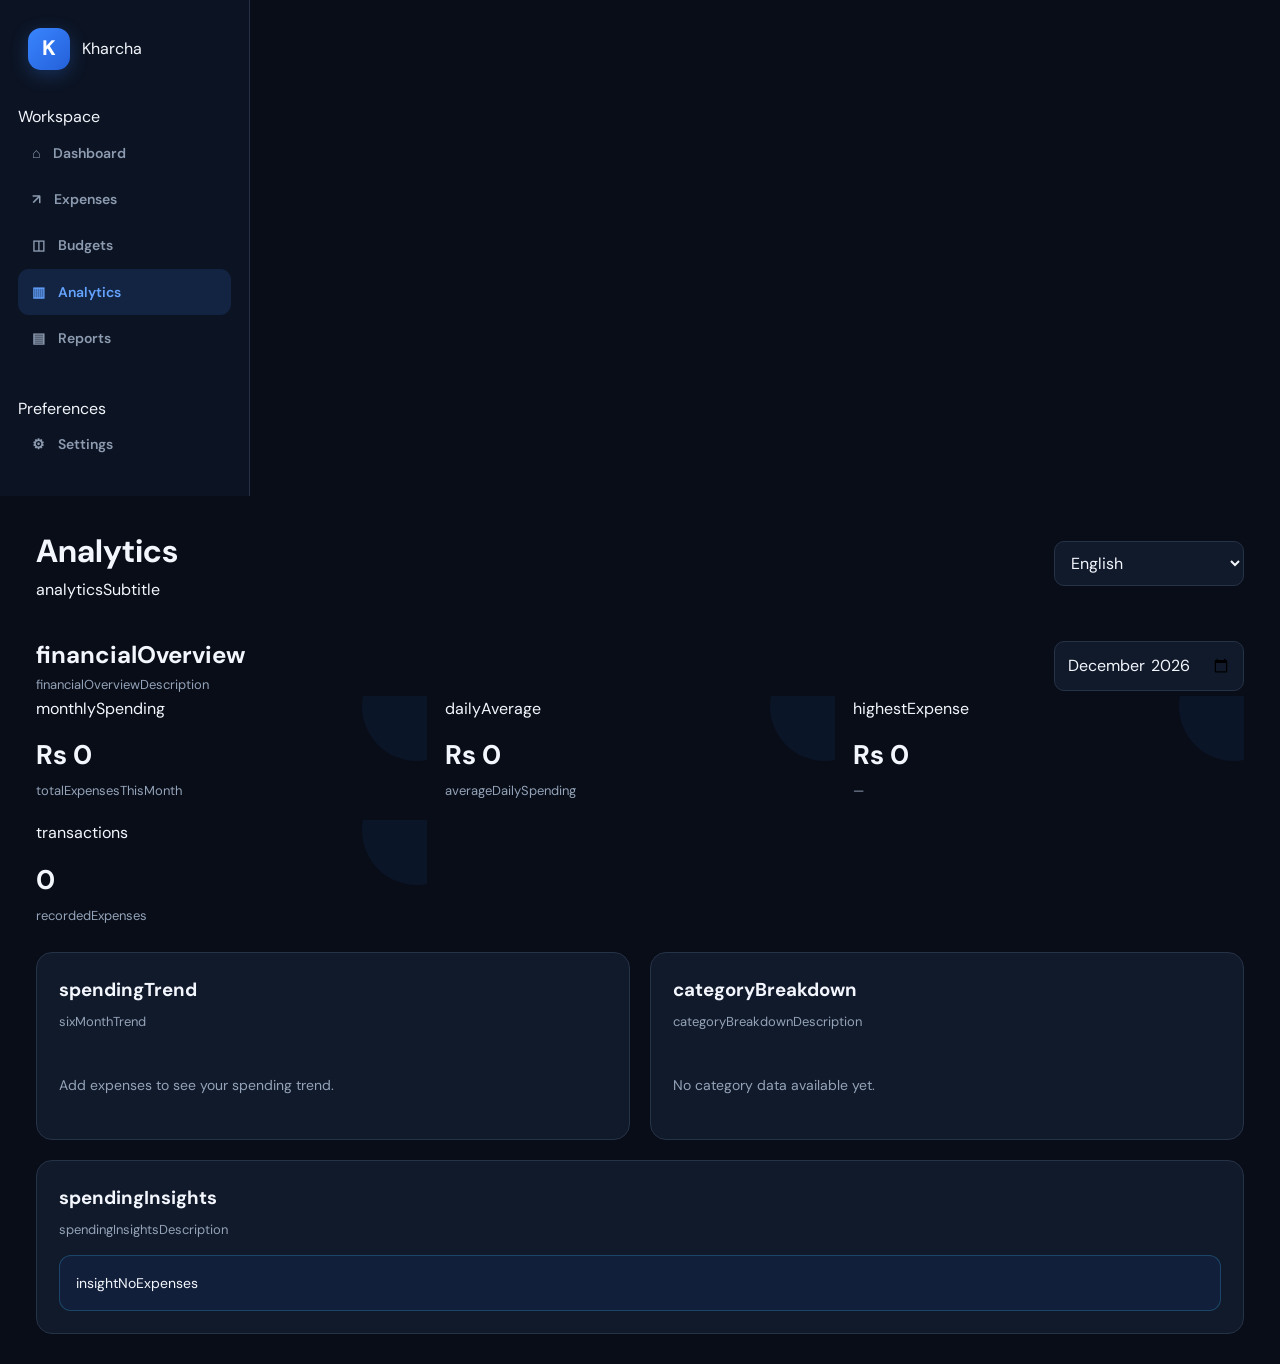
==== analytics.html @ e7a46250 "Create analytics.html" ====
<!DOCTYPE html>
<html lang="en">
<head>
  <meta charset="UTF-8">
  <meta name="viewport" content="width=device-width, initial-scale=1.0">
  <meta name="theme-color" content="#080d18">
  <meta name="description" content="Kharcha Analytics - Understand your spending habits and financial patterns.">
  <title>Analytics | Kharcha</title>
  <link rel="stylesheet" href="style.css">

  <style>
    .analytics-grid {
      display: grid;
      grid-template-columns: repeat(2, minmax(0, 1fr));
      gap: 20px;
      margin-top: 22px;
    }

    .analytics-card {
      background: var(--card-bg, #111a2b);
      border: 1px solid var(--border-color, #263247);
      border-radius: 16px;
      padding: 22px;
      min-width: 0;
    }

    .analytics-card h3 {
      margin: 0 0 7px;
    }

    .analytics-muted {
      color: var(--muted-text, #94a3b8);
      font-size: 13px;
    }

    .analytics-stat {
      font-size: 27px;
      font-weight: 700;
      margin: 12px 0 5px;
      overflow-wrap: anywhere;
    }

    .trend-list, .category-list {
      display: flex;
      flex-direction: column;
      gap: 17px;
      margin-top: 22px;
    }

    .trend-item, .category-item {
      display: flex;
      flex-direction: column;
      gap: 8px;
    }

    .trend-label, .category-label {
      display: flex;
      justify-content: space-between;
      gap: 12px;
      font-size: 13px;
    }

    .bar-track {
      height: 9px;
      width: 100%;
      background: rgba(148,163,184,.14);
      border-radius: 20px;
      overflow: hidden;
    }

    .bar-fill {
      height: 100%;
      border-radius: 20px;
      background: linear-gradient(90deg, #2563eb, #38bdf8);
      transition: width .3s ease;
    }

    .category-fill {
      background: linear-gradient(90deg, #6366f1, #38bdf8);
    }

    .insight-box {
      border: 1px solid rgba(56,189,248,.25);
      background: rgba(37,99,235,.08);
      border-radius: 12px;
      padding: 16px;
      margin-top: 14px;
      line-height: 1.6;
      font-size: 14px;
    }

    .analytics-empty {
      color: var(--muted-text, #94a3b8);
      padding: 20px 0;
      font-size: 14px;
    }

    .analytics-month {
      max-width: 190px;
      padding: 10px 12px;
      border-radius: 10px;
      border: 1px solid var(--border-color, #263247);
      background: var(--card-bg, #111a2b);
      color: inherit;
    }

    .analytics-wide {
      grid-column: 1 / -1;
    }

    .analytics-header-row {
      display: flex;
      justify-content: space-between;
      align-items: center;
      gap: 15px;
      flex-wrap: wrap;
    }

    @media (max-width: 760px) {
      .analytics-grid {
        grid-template-columns: 1fr;
      }

      .analytics-wide {
        grid-column: auto;
      }

      .analytics-card {
        padding: 17px;
      }
    }
  </style>
</head>

<body>
<div class="app-shell">

  <aside class="sidebar">
    <div class="brand">
      <div class="brand-logo">K</div>
      <span>Kharcha</span>
    </div>

    <div class="sidebar-section">
      <p class="sidebar-label" data-i18n="workspace">WORKSPACE</p>

      <a href="index.html" class="nav-link">
        <span>⌂</span>
        <span data-i18n="dashboard">Dashboard</span>
      </a>

      <a href="expenses.html" class="nav-link">
        <span>↗</span>
        <span data-i18n="expenses">Expenses</span>
      </a>

      <a href="budgets.html" class="nav-link">
        <span>◫</span>
        <span data-i18n="budgets">Budgets</span>
      </a>

      <a href="analytics.html" class="nav-link active">
        <span>▥</span>
        <span data-i18n="analytics">Analytics</span>
      </a>

      <a href="reports.html" class="nav-link">
        <span>▤</span>
        <span data-i18n="reports">Reports</span>
      </a>
    </div>

    <div class="sidebar-section">
      <p class="sidebar-label" data-i18n="preferences">PREFERENCES</p>

      <a href="settings.html" class="nav-link">
        <span>⚙</span>
        <span data-i18n="settings">Settings</span>
      </a>
    </div>
  </aside>

  <main class="main-content">

    <header class="topbar">
      <div>
        <h1 data-i18n="analytics">Analytics</h1>
        <p data-i18n="analyticsSubtitle">Understand where your money goes.</p>
      </div>

      <select id="languageSelect" class="analytics-month" aria-label="Language">
        <option value="en">English</option>
        <option value="ur">اردو</option>
        <option value="roman">Roman Urdu</option>
      </select>
    </header>

    <section class="page-content">

      <div class="analytics-header-row">
        <div>
          <h2 data-i18n="financialOverview">Financial Overview</h2>
          <p class="analytics-muted" data-i18n="financialOverviewDescription">
            A closer look at your monthly spending.
          </p>
        </div>

        <input type="month" id="analyticsMonth" class="analytics-month">
      </div>

      <div class="stats-grid">

        <div class="stat-card">
          <p data-i18n="monthlySpending">Monthly Spending</p>
          <h2 id="totalSpent" class="analytics-stat">0</h2>
          <p class="analytics-muted" data-i18n="totalExpensesThisMonth">
            Total expenses this month
          </p>
        </div>

        <div class="stat-card">
          <p data-i18n="dailyAverage">Daily Average</p>
          <h2 id="dailyAverage" class="analytics-stat">0</h2>
          <p class="analytics-muted" data-i18n="averageDailySpending">
            Average spending per day
          </p>
        </div>

        <div class="stat-card">
          <p data-i18n="highestExpense">Highest Expense</p>
          <h2 id="highestExpense" class="analytics-stat">0</h2>
          <p id="highestExpenseName" class="analytics-muted">—</p>
        </div>

        <div class="stat-card">
          <p data-i18n="transactions">Transactions</p>
          <h2 id="transactionCount" class="analytics-stat">0</h2>
          <p class="analytics-muted" data-i18n="recordedExpenses">
            Recorded expenses
          </p>
        </div>

      </div>

      <div class="analytics-grid">

        <div class="analytics-card">
          <h3 data-i18n="spendingTrend">Spending Trend</h3>
          <p class="analytics-muted" data-i18n="sixMonthTrend">
            Your spending over the last six months
          </p>
          <div id="trendChart" class="trend-list">
            <p class="analytics-empty">Loading...</p>
          </div>
        </div>

        <div class="analytics-card">
          <h3 data-i18n="categoryBreakdown">Category Breakdown</h3>
          <p class="analytics-muted" data-i18n="categoryBreakdownDescription">
            See which categories take the largest share.
          </p>
          <div id="categoryChart" class="category-list">
            <p class="analytics-empty">Loading...</p>
          </div>
        </div>

        <div class="analytics-card analytics-wide">
          <h3 data-i18n="spendingInsights">Spending Insights</h3>
          <p class="analytics-muted" data-i18n="spendingInsightsDescription">
            A quick summary of your financial activity.
          </p>

          <div id="insightsContainer">
            <div class="insight-box" data-i18n="insightLoading">
              Your insights will appear here.
            </div>
          </div>
        </div>

      </div>

    </section>
  </main>
</div>

<script src="app.js"></script>

<script>
document.addEventListener("DOMContentLoaded", () => {
  if (!window.Kharcha) {
    console.error("Kharcha app.js could not be loaded.");
    return;
  }

  const K = window.Kharcha;

  const monthInput = document.getElementById("analyticsMonth");
  const languageSelect = document.getElementById("languageSelect");

  const currentMonth = K.getCurrentMonth();
  monthInput.value = currentMonth;

  languageSelect.value = K.getLanguage();

  languageSelect.addEventListener("change", () => {
    K.setLanguage(languageSelect.value);
    renderAnalytics();
  });

  monthInput.addEventListener("change", renderAnalytics);

  function money(amount) {
    return K.formatCurrency(Number(amount) || 0);
  }

  function escapeHTML(value) {
    return String(value ?? "").replace(/[&<>"']/g, char => ({
      "&": "&amp;",
      "<": "&lt;",
      ">": "&gt;",
      '"': "&quot;",
      "'": "&#39;"
    })[char]);
  }

  function getMonthExpenses(month) {
    return K.getExpenses().filter(expense =>
      String(expense.date || "").slice(0, 7) === month
    );
  }

  function getMonthLabel(month) {
    const [year, monthNumber] = month.split("-").map(Number);
    const date = new Date(year, monthNumber - 1, 1);

    const language = K.getLanguage();

    if (language === "ur") {
      return date.toLocaleDateString("ur-PK", {
        month: "short",
        year: "numeric"
      });
    }

    return date.toLocaleDateString("en-GB", {
      month: "short",
      year: "numeric"
    });
  }

  function renderStats(expenses, month) {
    const total = expenses.reduce(
      (sum, expense) => sum + Number(expense.amount || 0), 0
    );

    const daysInMonth = new Date(
      Number(month.slice(0, 4)),
      Number(month.slice(5, 7)),
      0
    ).getDate();

    const daily = total / daysInMonth;

    const highest = expenses.reduce((max, expense) =>
      Number(expense.amount || 0) > Number(max?.amount || 0)
        ? expense
        : max, null
    );

    document.getElementById("totalSpent").textContent = money(total);
    document.getElementById("dailyAverage").textContent = money(daily);
    document.getElementById("transactionCount").textContent = expenses.length;

    document.getElementById("highestExpense").textContent =
      highest ? money(highest.amount) : money(0);

    document.getElementById("highestExpenseName").textContent =
      highest ? escapeHTML(highest.description || highest.category || "Expense") : "—";
  }

  function renderTrend(month) {
    const container = document.getElementById("trendChart");
    const [year, monthNumber] = month.split("-").map(Number);

    const months = [];

    for (let i = 5; i >= 0; i--) {
      const date = new Date(year, monthNumber - 1 - i, 1);
      const key = [
        date.getFullYear(),
        String(date.getMonth() + 1).padStart(2, "0")
      ].join("-");

      const total = getMonthExpenses(key).reduce(
        (sum, expense) => sum + Number(expense.amount || 0), 0
      );

      months.push({ key, total });
    }

    const max = Math.max(...months.map(item => item.total), 1);

    if (months.every(item => item.total === 0)) {
      container.innerHTML = `
        <p class="analytics-empty" data-i18n="noTrendData">
          Add expenses to see your spending trend.
        </p>`;
      return;
    }

    container.innerHTML = months.map(item => `
      <div class="trend-item">
        <div class="trend-label">
          <span>${escapeHTML(getMonthLabel(item.key))}</span>
          <strong>${money(item.total)}</strong>
        </div>
        <div class="bar-track">
          <div class="bar-fill" style="width:${(item.total / max) * 100}%"></div>
        </div>
      </div>
    `).join("");
  }

  function renderCategories(expenses) {
    const container = document.getElementById("categoryChart");

    const totals = {};

    expenses.forEach(expense => {
      const category = expense.category || "other";
      totals[category] = (totals[category] || 0) +
        Number(expense.amount || 0);
    });

    const entries = Object.entries(totals).sort((a, b) => b[1] - a[1]);

    const total = entries.reduce((sum, entry) => sum + entry[1], 0);

    if (!entries.length || total === 0) {
      container.innerHTML = `
        <p class="analytics-empty" data-i18n="noCategoryData">
          No category data available yet.
        </p>`;
      return;
    }

    container.innerHTML = entries.map(([category, amount]) => {
      const percentage = (amount / total) * 100;

      let label = category;

      try {
        label = K.translate(category);
      } catch (error) {}

      return `
        <div class="category-item">
          <div class="category-label">
            <span>${escapeHTML(label)}</span>
            <strong>${money(amount)} · ${percentage.toFixed(1)}%</strong>
          </div>
          <div class="bar-track">
            <div class="bar-fill category-fill"
              style="width:${percentage}%"></div>
          </div>
        </div>
      `;
    }).join("");
  }

  function renderInsights(expenses, month) {
    const container = document.getElementById("insightsContainer");

    const total = expenses.reduce(
      (sum, expense) => sum + Number(expense.amount || 0), 0
    );

    const budget = Number(K.getMonthlySummary(month).budget || 0);

    const categoryTotals = {};

    expenses.forEach(expense => {
      const category = expense.category || "other";
      categoryTotals[category] = (categoryTotals[category] || 0) +
        Number(expense.amount || 0);
    });

    const topCategory = Object.entries(categoryTotals)
      .sort((a, b) => b[1] - a[1])[0];

    let message = "";

    if (expenses.length === 0) {
      message = K.translate("insightNoExpenses");
    } else {
      message = `${K.translate("insightTotal")}: ${money(total)}. `;

      if (topCategory) {
        let categoryName = topCategory[0];

        try {
          categoryName = K.translate(topCategory[0]);
        } catch (error) {}

        message += `${K.translate("insightTopCategory")}: ${categoryName} (${money(topCategory[1])}). `;
      }

      if (budget > 0) {
        const remaining = budget - total;

        if (remaining < 0) {
          message += `${K.translate("insightOverBudget")} ${money(Math.abs(remaining))}.`;
        } else {
          message += `${K.translate("insightRemaining")} ${money(remaining)}.`;
        }
      } else {
        message += K.translate("insightSetBudget");
      }
    }

    container.innerHTML = `
      <div class="insight-box">${escapeHTML(message)}</div>
    `;
  }

  function renderAnalytics() {
    const month = monthInput.value || K.getCurrentMonth();
    const expenses = getMonthExpenses(month);

    renderStats(expenses, month);
    renderTrend(month);
    renderCategories(expenses);
    renderInsights(expenses, month);
  }

  K.applyTranslations();
  renderAnalytics();
});
</script>

</body>
</html>
---- style.css ----
@import url('https://fonts.googleapis.com/css2?family=DM+Sans:wght@400;500;600;700;800&family=Manrope:wght@400;500;600;700;800&display=swap');

:root {
  --bg: #080d18;
  --surface: #101827;
  --surface-2: #151f31;
  --surface-3: #1b2940;
  --border: #243149;
  --text: #f3f6fc;
  --muted: #8d9bb1;
  --blue: #3985ff;
  --blue-light: #64a3ff;
  --green: #27c995;
  --red: #ff647c;
  --yellow: #f6bd4b;
  --radius: 18px;
  --shadow: 0 12px 35px rgba(0,0,0,.18);
}

* {
  box-sizing: border-box;
  margin: 0;
  padding: 0;
}

html {
  scroll-behavior: smooth;
}

body {
  min-height: 100vh;
  background: var(--bg);
  color: var(--text);
  font-family: 'DM Sans', sans-serif;
  line-height: 1.6;
}

button, input, select, textarea {
  font: inherit;
}

button {
  cursor: pointer;
}

a {
  color: inherit;
  text-decoration: none;
}

img {
  max-width: 100%;
}

/* Main application layout */

.app-layout {
  display: flex;
  min-height: 100vh;
}

.sidebar {
  width: 250px;
  min-width: 250px;
  background: #0c1423;
  border-right: 1px solid var(--border);
  padding: 28px 18px;
  display: flex;
  flex-direction: column;
  gap: 34px;
}

.brand {
  display: flex;
  align-items: center;
  gap: 12px;
  padding: 0 10px;
}

.brand-logo {
  width: 42px;
  height: 42px;
  display: grid;
  place-items: center;
  background: linear-gradient(135deg, #3985ff, #2460d9);
  border-radius: 13px;
  color: white;
  font-size: 21px;
  font-weight: 800;
  box-shadow: 0 5px 18px rgba(57,133,255,.25);
}

.brand-name {
  font-family: 'Manrope', sans-serif;
  font-size: 21px;
  font-weight: 800;
  letter-spacing: -.7px;
}

.brand-name span {
  color: var(--blue-light);
}

.nav-section {
  display: flex;
  flex-direction: column;
  gap: 8px;
}

.nav-label {
  padding: 0 12px;
  margin-bottom: 7px;
  color: #65748c;
  font-size: 10px;
  font-weight: 800;
  letter-spacing: 1.5px;
  text-transform: uppercase;
}

.nav-link {
  display: flex;
  align-items: center;
  gap: 13px;
  padding: 12px 14px;
  border-radius: 11px;
  color: var(--muted);
  font-size: 14px;
  font-weight: 600;
  transition: .2s ease;
}

.nav-link:hover {
  background: var(--surface-2);
  color: white;
}

.nav-link.active {
  background: rgba(57,133,255,.14);
  color: var(--blue-light);
}

.nav-icon {
  width: 21px;
  text-align: center;
  font-size: 17px;
}

.sidebar-bottom {
  margin-top: auto;
}

/* Main content */

.main-content {
  flex: 1;
  min-width: 0;
  padding: 30px 36px;
}

.topbar {
  display: flex;
  justify-content: space-between;
  align-items: center;
  gap: 18px;
  margin-bottom: 34px;
}

.page-heading h1 {
  font-family: 'Manrope', sans-serif;
  font-size: clamp(25px, 3vw, 32px);
  font-weight: 800;
  letter-spacing: -1px;
}

.page-heading p {
  color: var(--muted);
  font-size: 13px;
  margin-top: 4px;
}

.topbar-actions {
  display: flex;
  align-items: center;
  gap: 12px;
}

.page-section {
  margin-bottom: 30px;
}

.section-heading {
  display: flex;
  justify-content: space-between;
  align-items: center;
  gap: 12px;
  margin-bottom: 17px;
}

.section-heading h2 {
  font-family: 'Manrope', sans-serif;
  font-size: 18px;
  font-weight: 800;
}

/* Cards and dashboard */

.stats-grid {
  display: grid;
  grid-template-columns: repeat(3, minmax(0, 1fr));
  gap: 18px;
  margin-bottom: 25px;
}

.card {
  background: var(--surface);
  border: 1px solid var(--border);
  border-radius: var(--radius);
  padding: 22px;
  box-shadow: var(--shadow);
}

.stat-card {
  position: relative;
  overflow: hidden;
}

.stat-card::after {
  content: '';
  position: absolute;
  width: 110px;
  height: 110px;
  border-radius: 50%;
  right: -45px;
  top: -45px;
  background: rgba(57,133,255,.07);
}

.stat-label {
  color: var(--muted);
  font-size: 13px;
  font-weight: 600;
}

.stat-value {
  font-family: 'Manrope', sans-serif;
  font-size: clamp(23px, 3vw, 30px);
  font-weight: 800;
  margin-top: 9px;
  letter-spacing: -.8px;
  overflow-wrap: anywhere;
}

.stat-note {
  color: var(--muted);
  font-size: 12px;
  margin-top: 8px;
}

.stat-card.income .stat-value {
  color: var(--green);
}

.stat-card.expense .stat-value {
  color: var(--red);
}

.stat-card.balance .stat-value {
  color: var(--blue-light);
}

.dashboard-grid {
  display: grid;
  grid-template-columns: minmax(0, 1.4fr) minmax(260px, 1fr);
  gap: 20px;
}

.card-title {
  font-family: 'Manrope', sans-serif;
  font-size: 16px;
  font-weight: 800;
  margin-bottom: 5px;
}

.card-description {
  color: var(--muted);
  font-size: 12px;
  margin-bottom: 20px;
}

/* Budget progress */

.progress-track {
  width: 100%;
  height: 10px;
  background: #26334a;
  border-radius: 20px;
  overflow: hidden;
}

.progress-fill {
  height: 100%;
  width: 0;
  background: linear-gradient(90deg, #347cff, #65a6ff);
  border-radius: inherit;
  transition: width .4s ease;
}

.progress-fill.danger {
  background: linear-gradient(90deg, #ff526f, #ff8795);
}

.progress-details {
  display: flex;
  justify-content: space-between;
  gap: 10px;
  margin-top: 12px;
  color: var(--muted);
  font-size: 12px;
}

/* Forms and controls */

.form-group {
  display: flex;
  flex-direction: column;
  gap: 7px;
  margin-bottom: 17px;
}

.form-group label {
  color: #cbd5e5;
  font-size: 13px;
  font-weight: 600;
}

.input,
input,
select,
textarea {
  width: 100%;
  min-height: 45px;
  padding: 11px 13px;
  background: #0c1525;
  border: 1px solid var(--border);
  border-radius: 11px;
  color: var(--text);
  outline: none;
  transition: border .2s, box-shadow .2s;
}

input:focus,
select:focus,
textarea:focus {
  border-color: var(--blue);
  box-shadow: 0 0 0 3px rgba(57,133,255,.12);
}

input::placeholder,
textarea::placeholder {
  color: #65748c;
}

select option {
  background: var(--surface);
  color: white;
}

.form-row {
  display: grid;
  grid-template-columns: repeat(2, minmax(0, 1fr));
  gap: 15px;
}

/* Buttons */

.btn {
  display: inline-flex;
  justify-content: center;
  align-items: center;
  gap: 8px;
  min-height: 43px;
  padding: 10px 17px;
  border: 1px solid transparent;
  border-radius: 11px;
  font-size: 13px;
  font-weight: 700;
  transition: .2s ease;
}

.btn-primary {
  background: var(--blue);
  color: white;
}

.btn-primary:hover {
  background: #256de0;
  transform: translateY(-1px);
}

.btn-secondary {
  background: var(--surface-3);
  color: #dce7f8;
  border-color: var(--border);
}

.btn-secondary:hover {
  background: #263751;
}

.btn-danger {
  background: rgba(255,100,124,.12);
  color: var(--red);
  border-color: rgba(255,100,124,.2);
}

.btn-danger:hover {
  background: rgba(255,100,124,.2);
}

.btn-full {
  width: 100%;
}

/* Tables and transactions */

.table-wrapper {
  width: 100%;
  overflow-x: auto;
}

table {
  width: 100%;
  border-collapse: collapse;
  min-width: 520px;
}

th {
  padding: 13px 14px;
  text-align: left;
  color: #8493aa;
  font-size: 11px;
  font-weight: 800;
  letter-spacing: .7px;
  text-transform: uppercase;
  border-bottom: 1px solid var(--border);
}

td {
  padding: 15px 14px;
  border-bottom: 1px solid rgba(36,49,73,.7);
  color: #dce5f3;
  font-size: 13px;
}

tr:last-child td {
  border-bottom: none;
}

tbody tr:hover {
  background: rgba(255,255,255,.018);
}

.transaction-name {
  font-weight: 700;
}

.transaction-category {
  color: var(--muted);
  font-size: 11px;
}

.amount-negative {
  color: var(--red);
  font-weight: 700;
}

.amount-positive {
  color: var(--green);
  font-weight: 700;
}

/* Category labels */

.badge {
  display: inline-flex;
  align-items: center;
  padding: 5px 9px;
  border-radius: 30px;
  background: rgba(57,133,255,.12);
  color: var(--blue-light);
  font-size: 11px;
  font-weight: 700;
}

.badge-success {
  background: rgba(39,201,149,.12);
  color: var(--green);
}

.badge-danger {
  background: rgba(255,100,124,.12);
  color: var(--red);
}

/* Charts and category breakdown */

.category-list {
  display: flex;
  flex-direction: column;
  gap: 18px;
}

.category-item {
  display: flex;
  flex-direction: column;
  gap: 8px;
}

.category-info {
  display: flex;
  justify-content: space-between;
  gap: 10px;
  font-size: 13px;
}

.category-info span:first-child {
  color: #dce5f3;
  font-weight: 600;
}

.category-info span:last-child {
  color: var(--muted);
}

.category-track {
  height: 7px;
  background: #26334a;
  border-radius: 20px;
  overflow: hidden;
}

.category-fill {
  height: 100%;
  background: linear-gradient(90deg, #3985ff, #6bafff);
  border-radius: inherit;
}

/* Empty states */

.empty-state {
  padding: 35px 20px;
  text-align: center;
  color: var(--muted);
}

.empty-state-icon {
  font-size: 32px;
  margin-bottom: 10px;
}

.empty-state h3 {
  color: var(--text);
  font-size: 15px;
  margin-bottom: 5px;
}

.empty-state p {
  font-size: 12px;
}

/* Filters and page tools */

.filters {
  display: flex;
  flex-wrap: wrap;
  gap: 12px;
  align-items: center;
  margin-bottom: 18px;
}

.filters > * {
  max-width: 220px;
}

/* Settings */

.settings-group {
  margin-bottom: 22px;
}

.settings-item {
  display: flex;
  justify-content: space-between;
  align-items: center;
  gap: 18px;
  padding: 17px 0;
  border-bottom: 1px solid var(--border);
}

.settings-item:last-child {
  border-bottom: none;
}

.settings-item h3 {
  font-size: 14px;
  margin-bottom: 3px;
}

.settings-item p {
  color: var(--muted);
  font-size: 12px;
}

/* Notices */

.notice {
  padding: 14px 16px;
  border-radius: 12px;
  background: rgba(57,133,255,.1);
  border: 1px solid rgba(57,133,255,.2);
  color: #b8d5ff;
  font-size: 13px;
  margin-bottom: 18px;
}

.notice.warning {
  background: rgba(246,189,75,.09);
  border-color: rgba(246,189,75,.2);
  color: #f6d58d;
}

.notice.danger {
  background: rgba(255,100,124,.09);
  border-color: rgba(255,100,124,.2);
  color: #ff9aaa;
}

/* Footer */

.app-footer {
  margin-top: 45px;
  padding: 20px 0;
  border-top: 1px solid var(--border);
  color: #68778e;
  text-align: center;
  font-size: 11px;
}

/* Responsive design */

@media (max-width: 1000px) {
  .sidebar {
    width: 215px;
    min-width: 215px;
  }

  .main-content {
    padding: 25px 22px;
  }

  .dashboard-grid {
    grid-template-columns: 1fr;
  }
}

@media (max-width: 720px) {
  .app-layout {
    display: block;
  }

  .sidebar {
    width: 100%;
    min-width: 0;
    padding: 15px;
    gap: 15px;
    border-right: none;
    border-bottom: 1px solid var(--border);
  }

  .brand {
    padding: 0 5px;
  }

  .nav-section {
    flex-direction: row;
    flex-wrap: wrap;
    gap: 6px;
  }

  .nav-label,
  .sidebar-bottom {
    display: none;
  }

  .nav-link {
    padding: 9px 11px;
    font-size: 12px;
  }

  .main-content {
    padding: 22px 15px;
  }

  .topbar {
    align-items: flex-start;
    flex-direction: column;
    margin-bottom: 25px;
  }

  .topbar-actions {
    width: 100%;
    flex-wrap: wrap;
  }

  .stats-grid {
    grid-template-columns: 1fr;
    gap: 12px;
  }

  .card {
    padding: 17px;
  }

  .form-row {
    grid-template-columns: 1fr;
    gap: 0;
  }

  .section-heading {
    align-items: flex-start;
  }
}

@media (max-width: 400px) {
  .nav-link {
    padding: 8px;
    font-size: 11px;
  }

  .brand-name {
    font-size: 19px;
  }

  .main-content {
    padding: 18px 12px;
  }
}
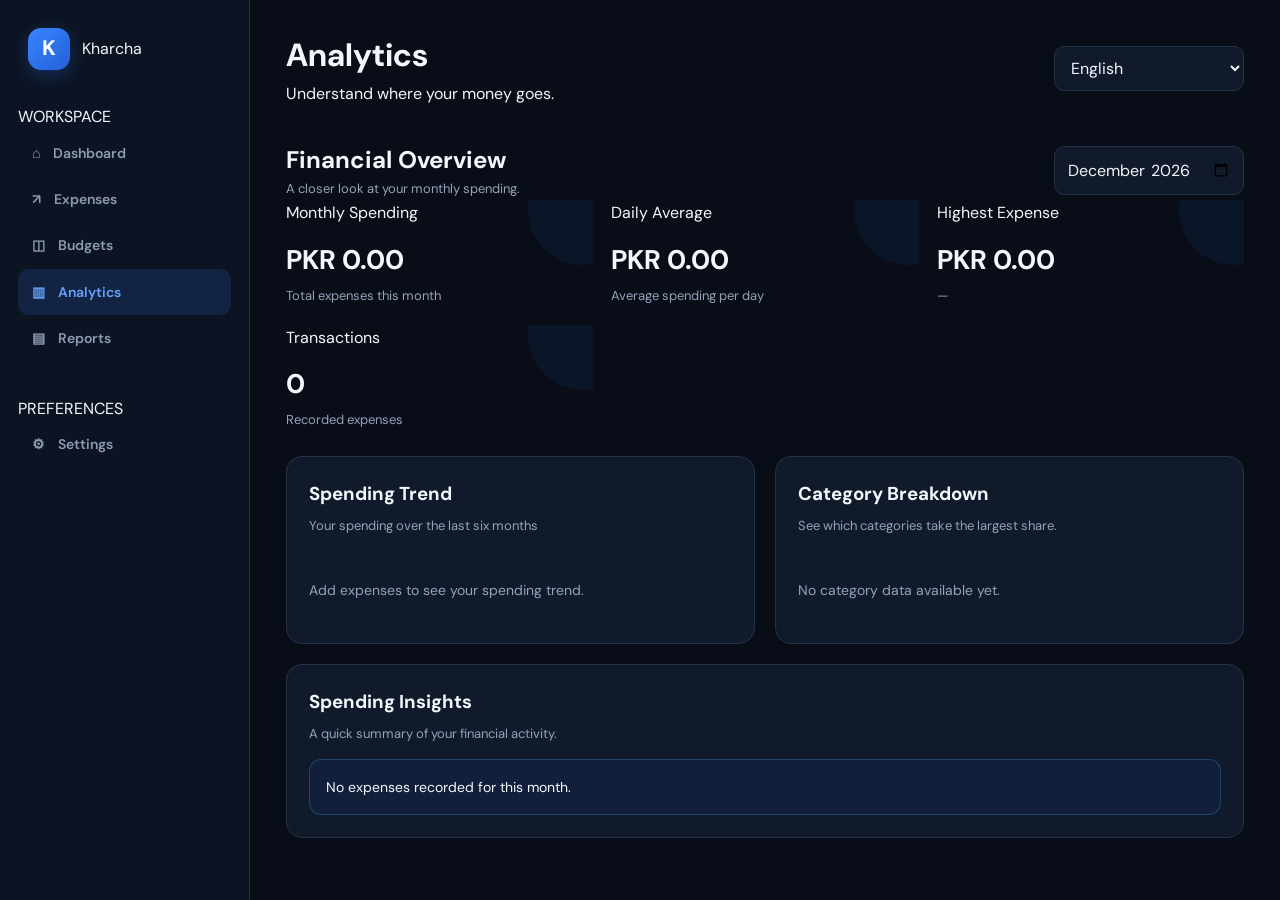
==== commit 93fa84b3: "Update analytics.html" ====
--- a/analytics.html
+++ b/analytics.html
@@ -134,7 +134,7 @@
 </head>
 
 <body>
-<div class="app-shell">
+<div class="app-layout">
 
   <aside class="sidebar">
     <div class="brand">
--- a/style.css
+++ b/style.css
@@ -746,3 +746,208 @@
     padding: 18px 12px;
   }
 }
+
+/* =========================================================
+   KHARCHA — MOBILE RESPONSIVENESS FIX
+   ========================================================= */
+
+/* Prevent horizontal overflow */
+html,
+body {
+  width: 100%;
+  max-width: 100%;
+  overflow-x: clip;
+}
+
+.app-layout {
+  width: 100%;
+  max-width: 100%;
+  min-width: 0;
+}
+
+.main-content {
+  min-width: 0;
+  max-width: 100%;
+  width: 100%;
+}
+
+/* Allow nested content to shrink */
+.main-content *,
+.card,
+.page-section,
+.dashboard-grid,
+.stats-grid,
+.topbar,
+.topbar-actions {
+  min-width: 0;
+  max-width: 100%;
+}
+
+.dashboard-grid {
+  grid-template-columns: repeat(2, minmax(0, 1fr));
+}
+
+/* Tables remain scrollable inside their own container */
+.table-wrapper {
+  width: 100%;
+  max-width: 100%;
+  overflow-x: auto;
+}
+
+/* Mobile and smaller tablets */
+@media screen and (max-width: 800px) {
+
+  .app-layout {
+    display: flex;
+    flex-direction: column;
+  }
+
+  .sidebar {
+    width: 100%;
+    min-width: 0;
+    max-width: 100%;
+    padding: 16px;
+    gap: 16px;
+    border-right: none;
+    border-bottom: 1px solid var(--border);
+  }
+
+  .nav-section {
+    display: flex;
+    flex-direction: row;
+    flex-wrap: wrap;
+    gap: 7px;
+    width: 100%;
+  }
+
+  .nav-label,
+  .sidebar-bottom {
+    display: none;
+  }
+
+  .nav-link {
+    flex: 0 1 auto;
+    padding: 9px 11px;
+    font-size: 12px;
+  }
+
+  .main-content {
+    width: 100%;
+    max-width: 100%;
+    padding: 20px 14px;
+    margin: 0;
+  }
+
+  .topbar {
+    width: 100%;
+    flex-direction: column;
+    align-items: flex-start;
+    gap: 14px;
+  }
+
+  .topbar-actions {
+    width: 100%;
+    flex-wrap: wrap;
+  }
+
+  .stats-grid {
+    grid-template-columns: repeat(2, minmax(0, 1fr));
+    gap: 12px;
+  }
+
+  .dashboard-grid {
+    grid-template-columns: minmax(0, 1fr);
+  }
+
+  .form-row {
+    grid-template-columns: minmax(0, 1fr);
+  }
+
+  .card {
+    width: 100%;
+    padding: 17px;
+  }
+
+  .filters {
+    width: 100%;
+  }
+
+  .filters > * {
+    max-width: 100%;
+    flex: 1 1 140px;
+  }
+
+  .settings-item {
+    flex-wrap: wrap;
+  }
+}
+
+/* Smaller phones */
+@media screen and (max-width: 480px) {
+
+  .main-content {
+    padding: 16px 12px;
+  }
+
+  .stats-grid {
+    grid-template-columns: minmax(0, 1fr);
+  }
+
+  .card {
+    padding: 15px;
+    border-radius: 15px;
+  }
+
+  .page-heading h1 {
+    font-size: 25px;
+  }
+
+  .section-heading {
+    flex-wrap: wrap;
+  }
+
+  .nav-link {
+    padding: 8px 9px;
+    font-size: 11px;
+  }
+
+  .btn {
+    max-width: 100%;
+    white-space: normal;
+  }
+
+  input,
+  select,
+  textarea {
+    max-width: 100%;
+  }
+
+  .stat-value {
+    overflow-wrap: anywhere;
+  }
+}
+
+/* Urdu right-to-left layout */
+html[dir="rtl"] body {
+  text-align: right;
+}
+
+html[dir="rtl"] .sidebar {
+  border-right: none;
+  border-left: 1px solid var(--border);
+}
+
+html[dir="rtl"] th {
+  text-align: right;
+}
+
+html[dir="rtl"] .stat-card::after {
+  right: auto;
+  left: -45px;
+}
+
+@media screen and (max-width: 800px) {
+  html[dir="rtl"] .sidebar {
+    border-left: none;
+  }
+}
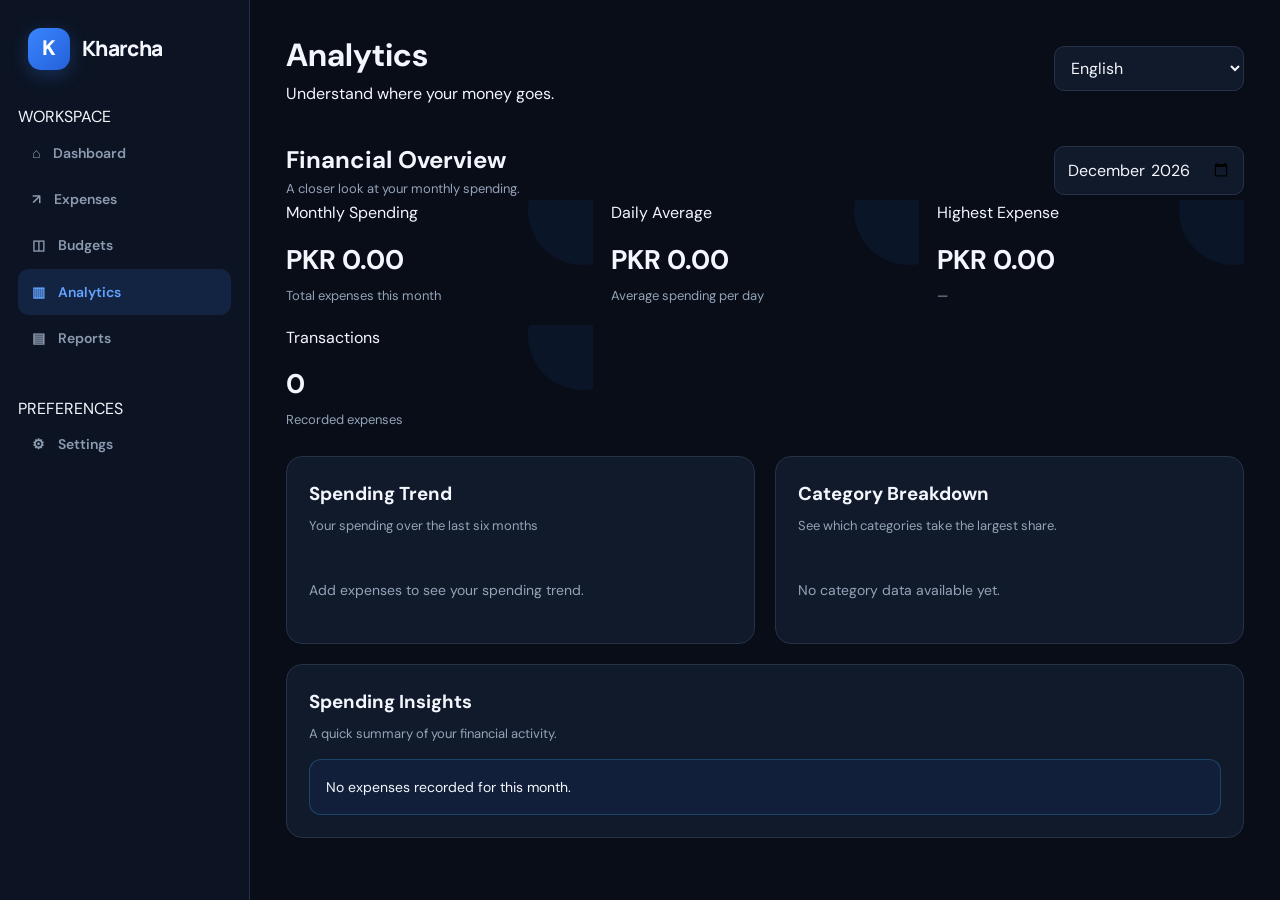
==== commit 295ba14d: "Update analytics.html" ====
--- a/analytics.html
+++ b/analytics.html
@@ -139,7 +139,7 @@
   <aside class="sidebar">
     <div class="brand">
       <div class="brand-logo">K</div>
-      <span>Kharcha</span>
+    <span class="brand-name">Kharcha</span>
     </div>
 
     <div class="sidebar-section">
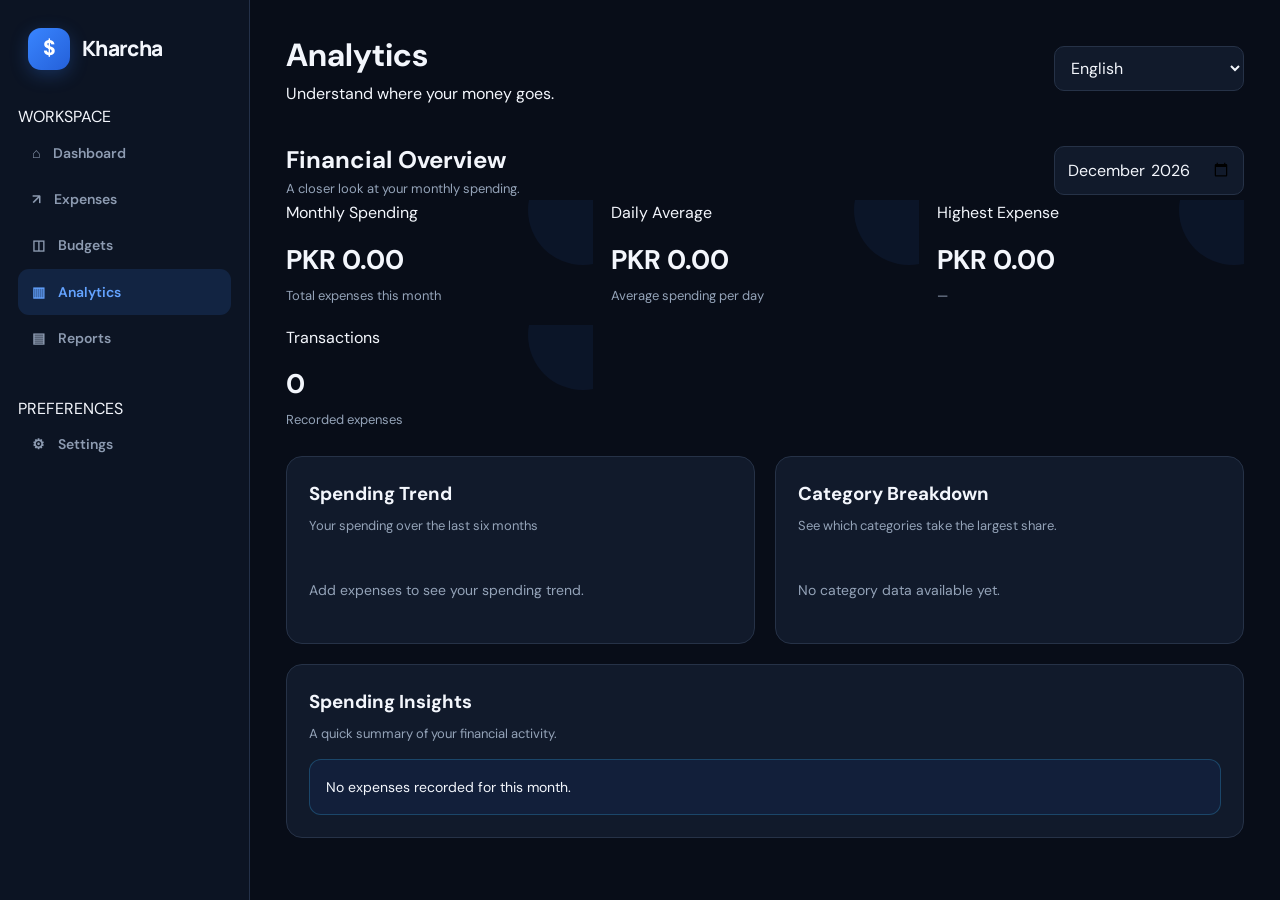
==== commit cfc14d5f: "Update analytics.html" ====
--- a/analytics.html
+++ b/analytics.html
@@ -138,7 +138,7 @@
 
   <aside class="sidebar">
     <div class="brand">
-      <div class="brand-logo">K</div>
+      <div class="brand-logo">$</div>
     <span class="brand-name">Kharcha</span>
     </div>
 
--- a/style.css
+++ b/style.css
@@ -950,4 +950,18 @@
   html[dir="rtl"] .sidebar {
     border-left: none;
   }
-}
+
+}
+
+.brand-logo {
+  display: flex;
+  align-items: center;
+  justify-content: center;
+}
+
+.brand-logo img {
+  width: 65px;
+  height: 65px;
+  object-fit: contain;
+  display: block;
+}
